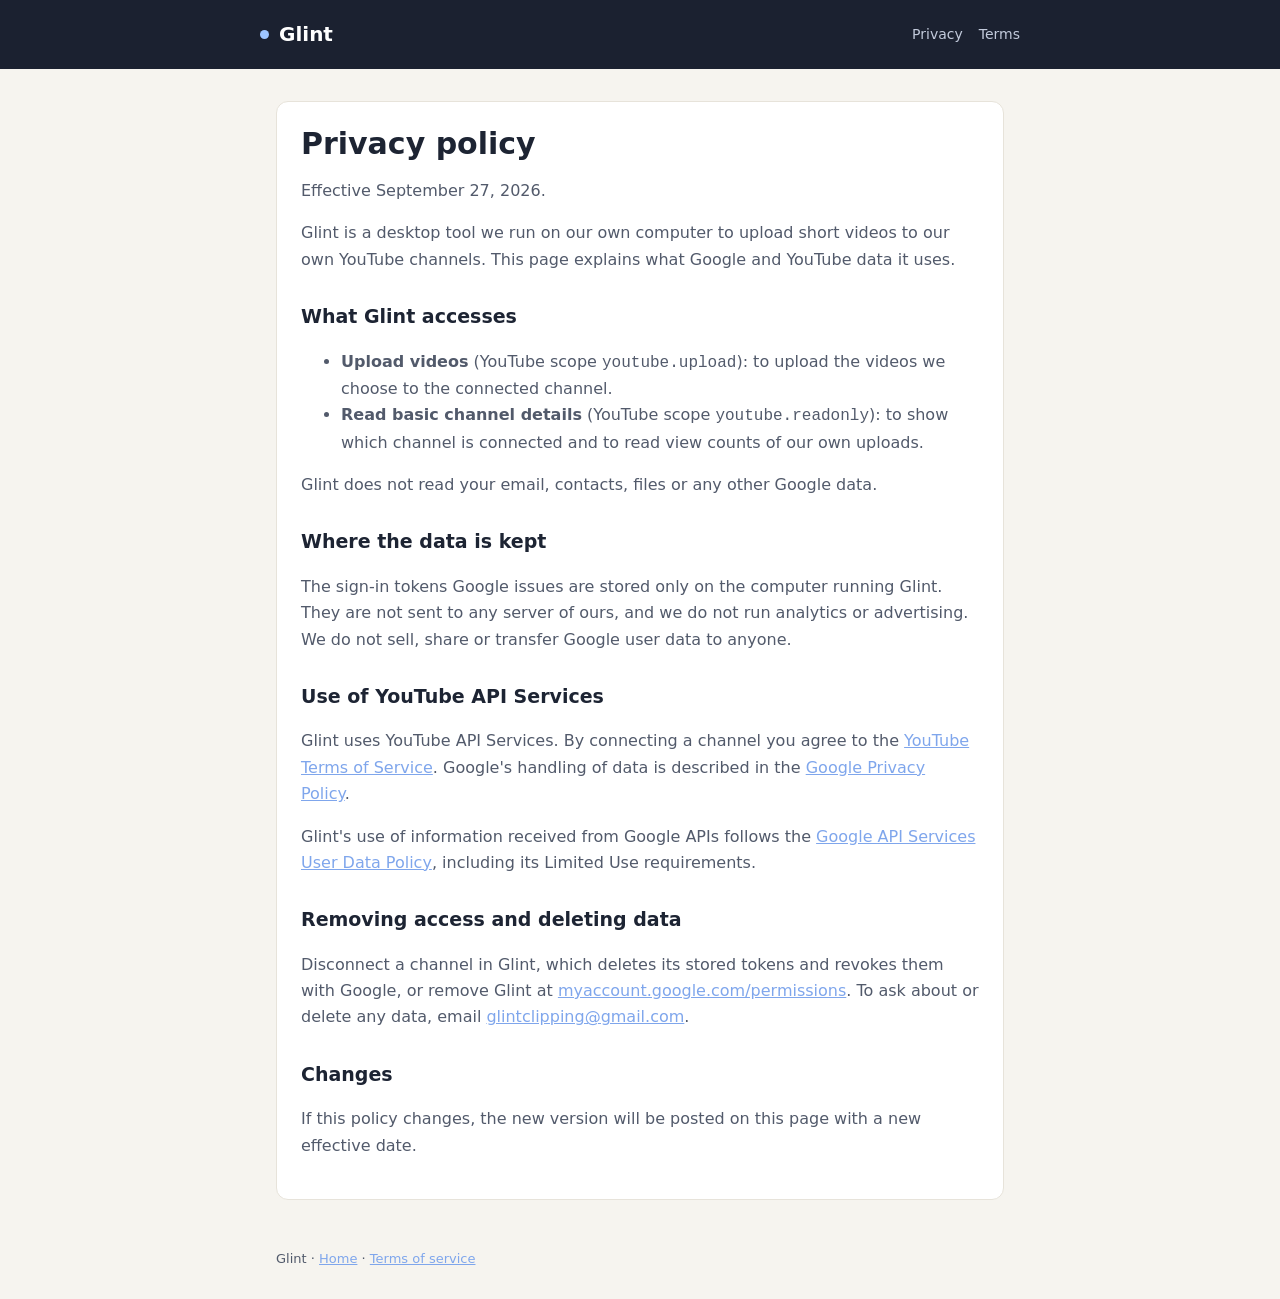
==== privacy.html @ c207943f "Glint home page, privacy policy and terms Co-Authored-By: Claude Opus 5.5 <noreply@anthropic.com>" ====
<!doctype html>
<html lang="en">
<head>
<meta charset="utf-8">
<meta name="viewport" content="width=device-width, initial-scale=1">
<title>Glint Privacy</title>
<meta name="description" content="How Glint uses Google and YouTube data.">
<link rel="stylesheet" href="style.css">
</head>
<body>
<header><div class="wrap"><span class="dot"></span><a href="./">Glint</a><nav><a href="privacy.html">Privacy</a><a href="terms.html">Terms</a></nav></div></header>
<main class="wrap">
<div class="card">
<h1>Privacy policy</h1>
<p>Effective September 27, 2026.</p>
<p>Glint is a desktop tool we run on our own computer to upload short videos to our own YouTube channels. This page explains what Google and YouTube data it uses.</p>

<h2>What Glint accesses</h2>
<ul>
<li><b>Upload videos</b> (YouTube scope <code>youtube.upload</code>): to upload the videos we choose to the connected channel.</li>
<li><b>Read basic channel details</b> (YouTube scope <code>youtube.readonly</code>): to show which channel is connected and to read view counts of our own uploads.</li>
</ul>
<p>Glint does not read your email, contacts, files or any other Google data.</p>

<h2>Where the data is kept</h2>
<p>The sign-in tokens Google issues are stored only on the computer running Glint. They are not sent to any server of ours, and we do not run analytics or advertising. We do not sell, share or transfer Google user data to anyone.</p>

<h2>Use of YouTube API Services</h2>
<p>Glint uses YouTube API Services. By connecting a channel you agree to the <a href="https://www.youtube.com/t/terms">YouTube Terms of Service</a>. Google's handling of data is described in the <a href="https://policies.google.com/privacy">Google Privacy Policy</a>.</p>
<p>Glint's use of information received from Google APIs follows the <a href="https://developers.google.com/terms/api-services-user-data-policy">Google API Services User Data Policy</a>, including its Limited Use requirements.</p>

<h2>Removing access and deleting data</h2>
<p>Disconnect a channel in Glint, which deletes its stored tokens and revokes them with Google, or remove Glint at <a href="https://myaccount.google.com/permissions">myaccount.google.com/permissions</a>. To ask about or delete any data, email <a href="mailto:glintclipping@gmail.com">glintclipping@gmail.com</a>.</p>

<h2>Changes</h2>
<p>If this policy changes, the new version will be posted on this page with a new effective date.</p>
</div>
</main>
<footer class="wrap">Glint · <a href="./">Home</a> · <a href="terms.html">Terms of service</a></footer>
</body>
</html>
---- style.css ----
:root{--bg:#f6f4ef;--card:#fff;--ink:#1d2433;--muted:#525a6b;--navy:#1b2130;--accent:#7fa6ec;--line:#e7e3da}
@media (prefers-color-scheme:dark){:root{--bg:#12151d;--card:#1b2130;--ink:#eef1f7;--muted:#aab4c9;--line:#2c3550;--accent:#9ec5ff}}
*{box-sizing:border-box}
body{margin:0;background:var(--bg);color:var(--ink);font:16px/1.65 "Segoe UI",system-ui,-apple-system,sans-serif}
header{background:var(--navy);color:#fff;padding:18px 16px}
header .wrap{display:flex;align-items:center;gap:10px}
header a{color:#fff;text-decoration:none;font-weight:700;font-size:20px}
header nav{margin-left:auto;display:flex;gap:16px;font-size:14px}
header nav a{font-weight:500;font-size:14px;color:#c2cadb}
.wrap{max-width:760px;margin:0 auto}
main{padding:32px 16px 48px}
.card{background:var(--card);border:1px solid var(--line);border-radius:12px;padding:24px}
h1{font-size:30px;margin:0 0 8px;line-height:1.2}
h2{font-size:19px;margin:28px 0 6px}
p,li{color:var(--muted)}
a{color:var(--accent)}
.dot{display:inline-block;width:9px;height:9px;border-radius:50%;background:#9ec5ff}
footer{padding:0 16px 32px;font-size:13px;color:var(--muted)}
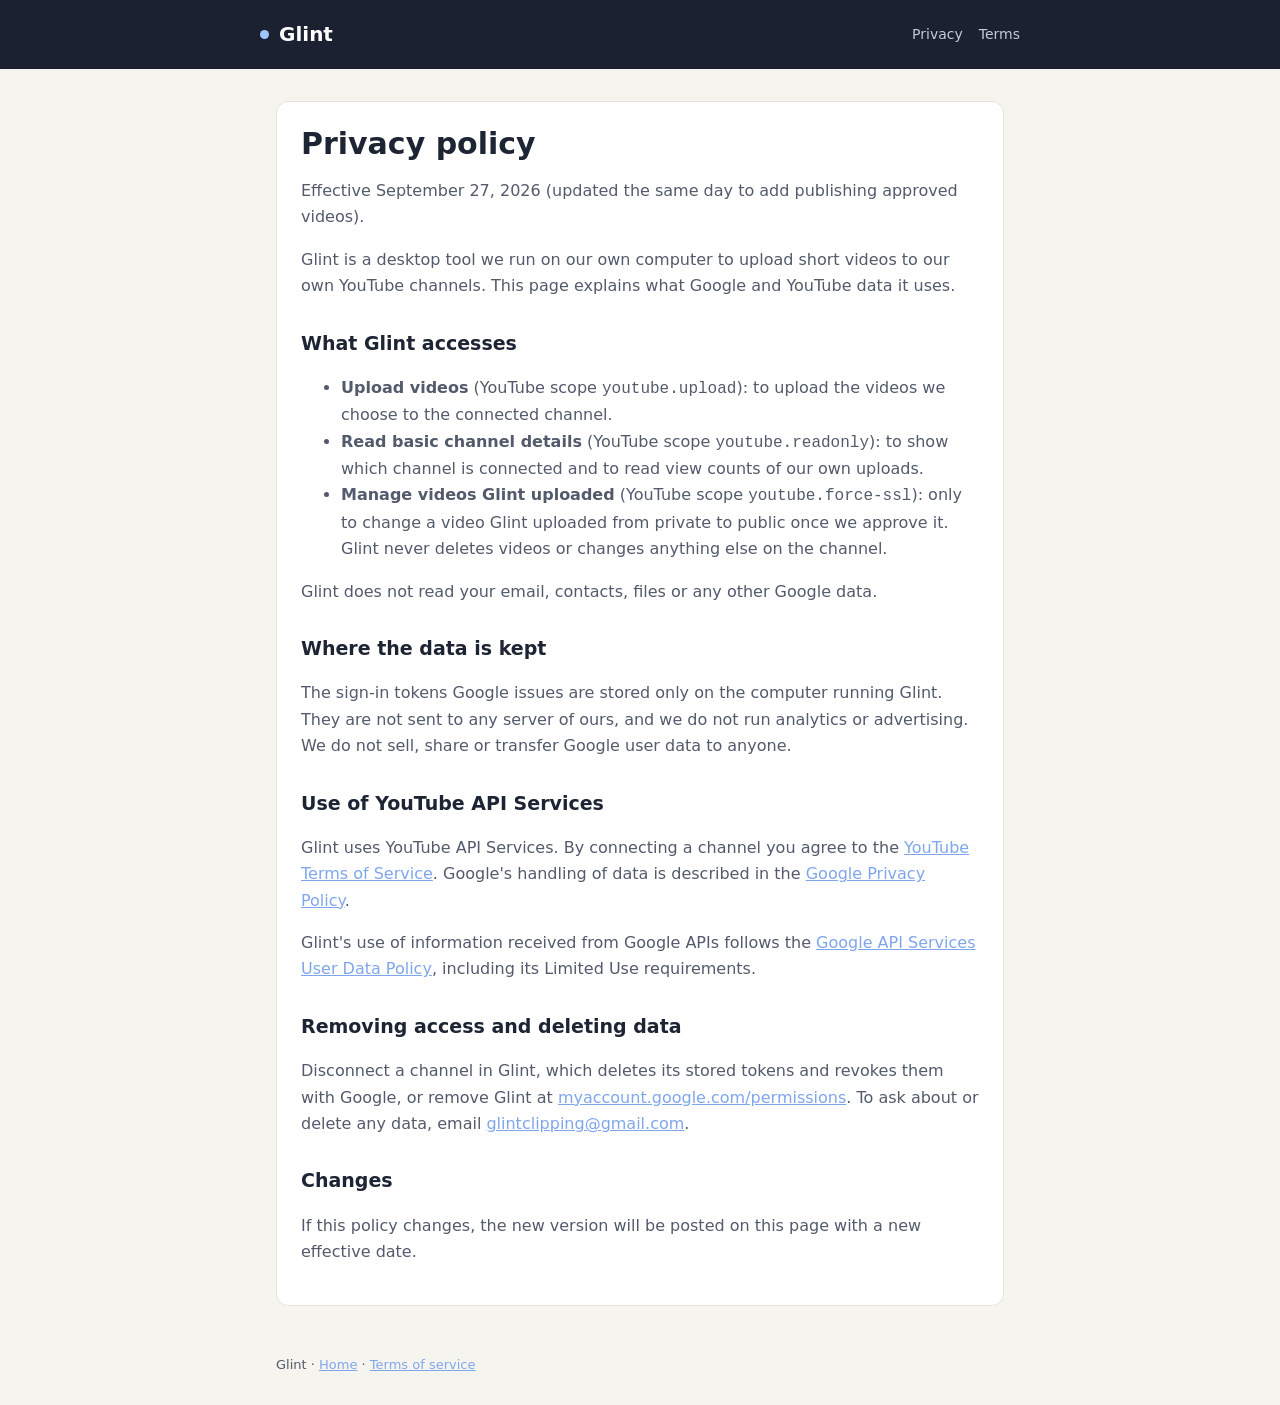
==== commit 331f3a74: "Privacy policy: publishing approved videos (youtube.force-ssl) Co-Authored-By: Claude Opus 5.5 <nore" ====
--- a/privacy.html
+++ b/privacy.html
@@ -12,13 +12,14 @@
 <main class="wrap">
 <div class="card">
 <h1>Privacy policy</h1>
-<p>Effective September 27, 2026.</p>
+<p>Effective September 27, 2026 (updated the same day to add publishing approved videos).</p>
 <p>Glint is a desktop tool we run on our own computer to upload short videos to our own YouTube channels. This page explains what Google and YouTube data it uses.</p>
 
 <h2>What Glint accesses</h2>
 <ul>
 <li><b>Upload videos</b> (YouTube scope <code>youtube.upload</code>): to upload the videos we choose to the connected channel.</li>
 <li><b>Read basic channel details</b> (YouTube scope <code>youtube.readonly</code>): to show which channel is connected and to read view counts of our own uploads.</li>
+<li><b>Manage videos Glint uploaded</b> (YouTube scope <code>youtube.force-ssl</code>): only to change a video Glint uploaded from private to public once we approve it. Glint never deletes videos or changes anything else on the channel.</li>
 </ul>
 <p>Glint does not read your email, contacts, files or any other Google data.</p>
 
